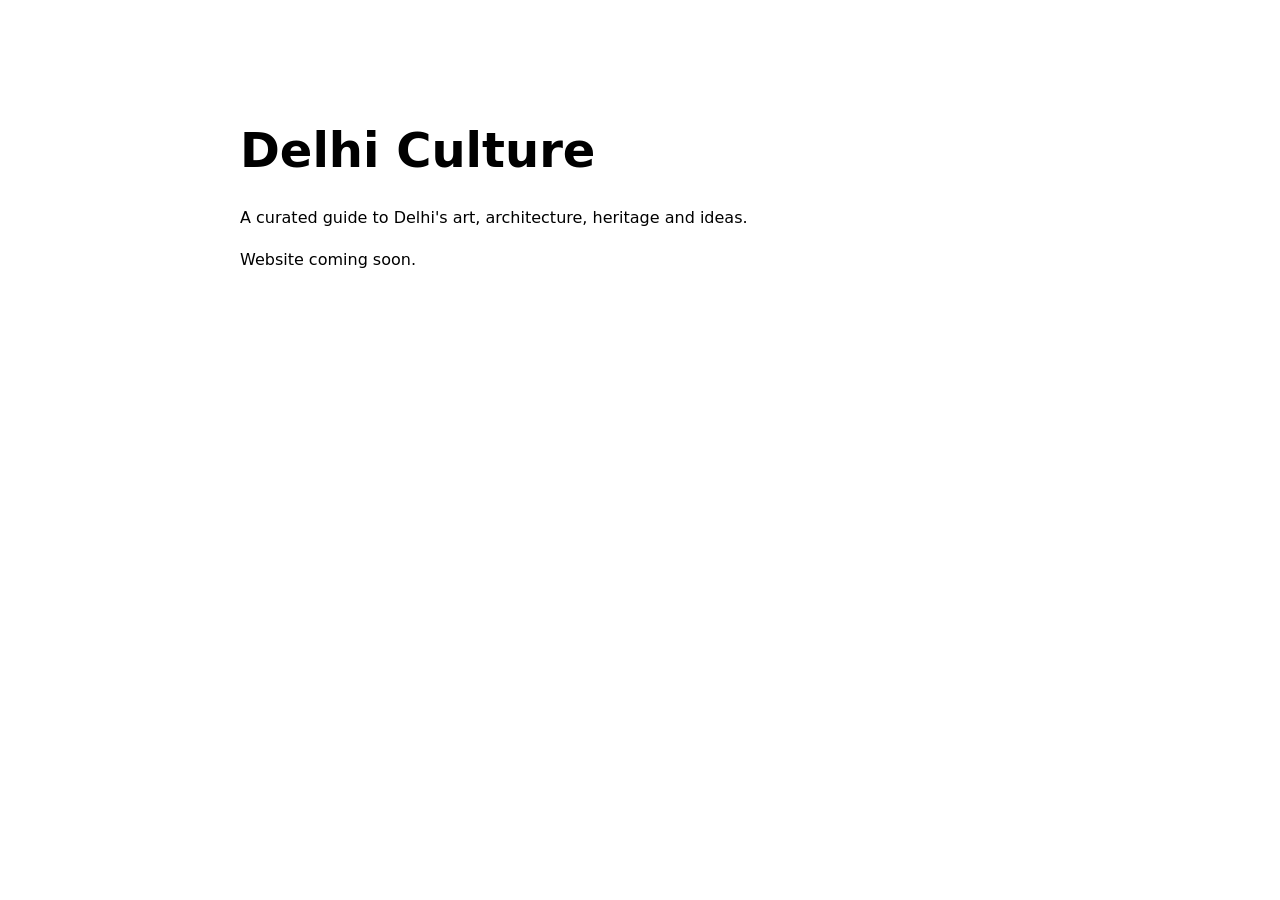
==== index.html @ a6a28e6a "Create index.html Add homepage" ====
<!DOCTYPE html>
<html lang="en">
<head>
<meta charset="UTF-8">
<meta name="viewport" content="width=device-width, initial-scale=1.0">
<title>Delhi Culture</title>
<style>
body{
    font-family:system-ui,-apple-system,BlinkMacSystemFont,sans-serif;
    max-width:800px;
    margin:60px auto;
    padding:20px;
    line-height:1.6;
}
h1{font-size:48px;margin-bottom:10px;}
</style>
</head>
<body>

<h1>Delhi Culture</h1>

<p>A curated guide to Delhi's art, architecture, heritage and ideas.</p>

<p>Website coming soon.</p>

</body>
</html>
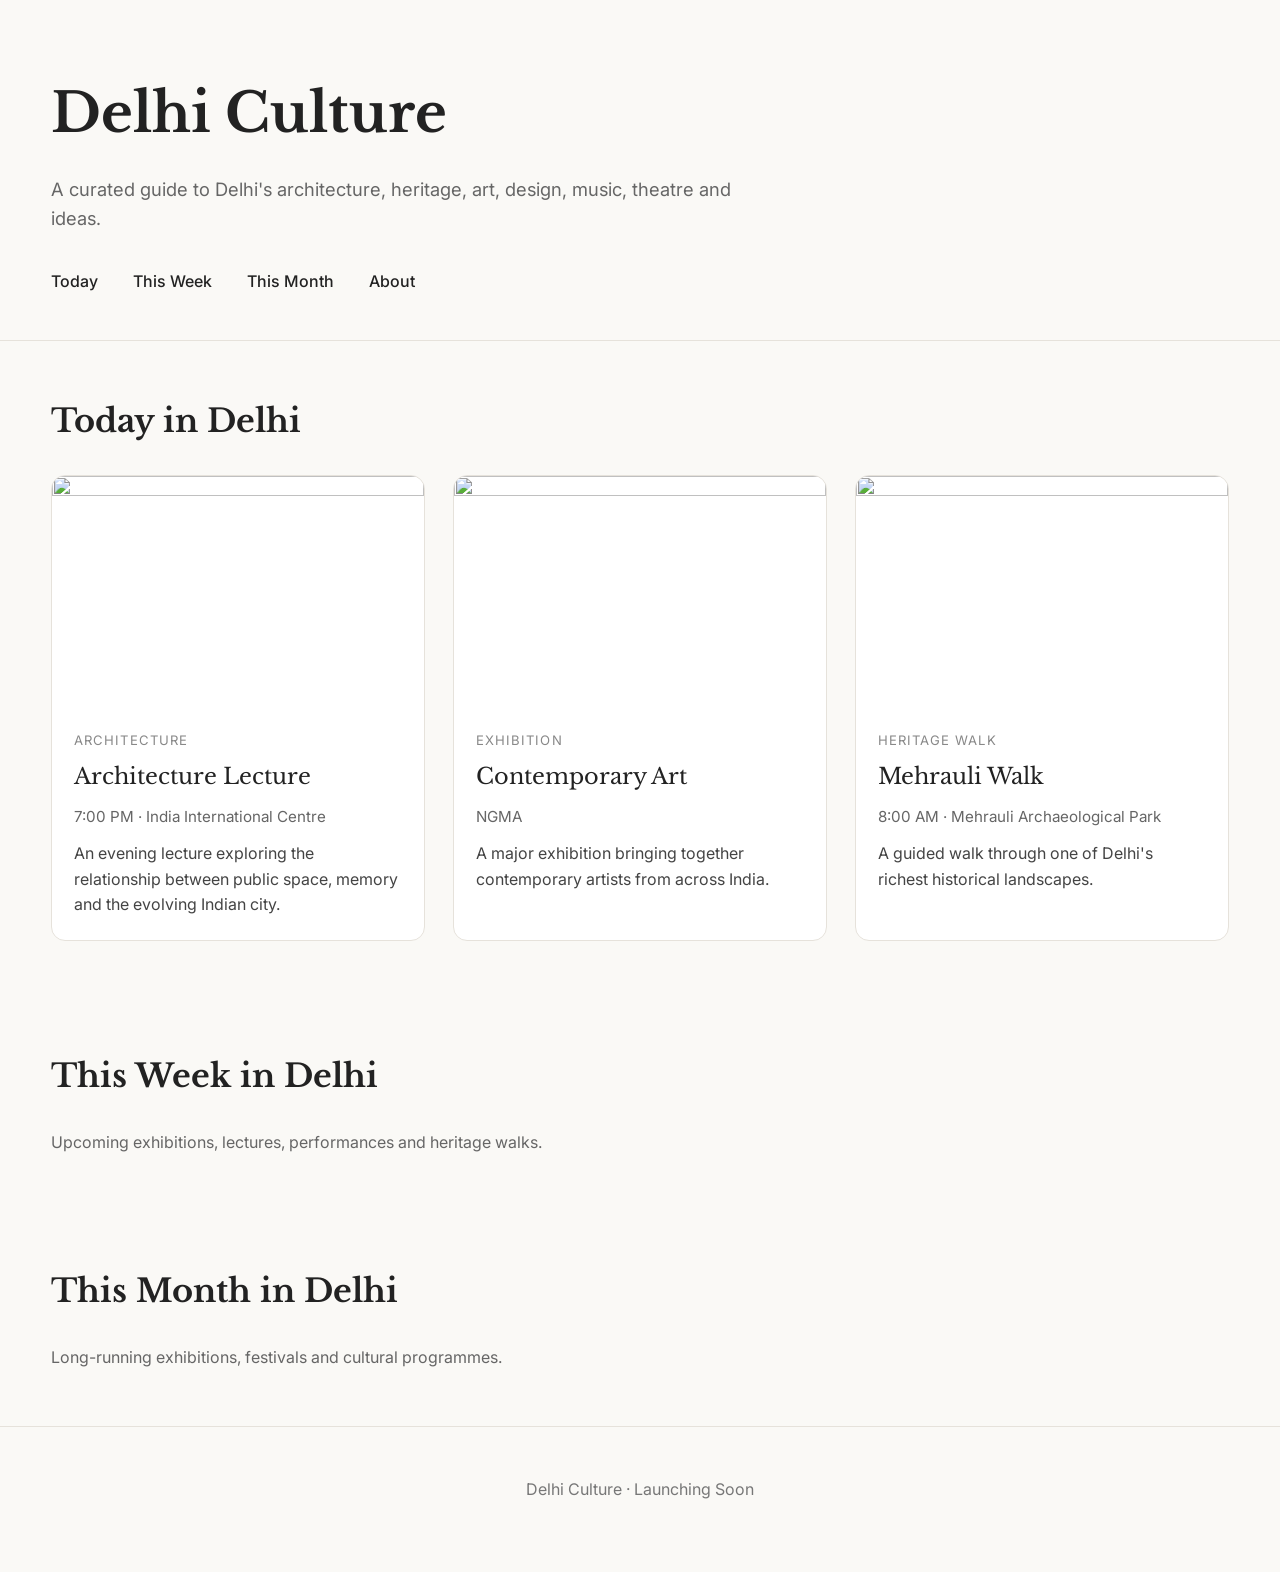
==== commit 46a810ea: "Update index.html Replace Home page with Prototype" ====
--- a/index.html
+++ b/index.html
@@ -3,25 +3,275 @@
 <head>
 <meta charset="UTF-8">
 <meta name="viewport" content="width=device-width, initial-scale=1.0">
+
 <title>Delhi Culture</title>
+
+<link rel="preconnect" href="https://fonts.googleapis.com">
+<link rel="preconnect" href="https://fonts.gstatic.com" crossorigin>
+
+<link href="https://fonts.googleapis.com/css2?family=Libre+Baskerville:wght@400;700&family=Inter:wght@300;400;500;600&display=swap" rel="stylesheet">
+
 <style>
+
+:root{
+    --bg:#faf9f6;
+    --text:#222;
+    --muted:#666;
+    --line:#e6e2db;
+    --card:#ffffff;
+}
+
+*{
+    margin:0;
+    padding:0;
+    box-sizing:border-box;
+}
+
 body{
-    font-family:system-ui,-apple-system,BlinkMacSystemFont,sans-serif;
-    max-width:800px;
-    margin:60px auto;
-    padding:20px;
+    background:var(--bg);
+    color:var(--text);
+    font-family:Inter,sans-serif;
     line-height:1.6;
 }
-h1{font-size:48px;margin-bottom:10px;}
+
+.container{
+    width:min(1180px,92%);
+    margin:auto;
+}
+
+header{
+    padding:70px 0 45px;
+    border-bottom:1px solid var(--line);
+}
+
+h1{
+    font-family:"Libre Baskerville",serif;
+    font-size:3.4rem;
+    font-weight:700;
+}
+
+.tagline{
+    margin-top:18px;
+    color:var(--muted);
+    font-size:1.15rem;
+    max-width:720px;
+}
+
+nav{
+    margin-top:35px;
+    display:flex;
+    gap:35px;
+    font-weight:500;
+}
+
+nav a{
+    color:#222;
+    text-decoration:none;
+}
+
+section{
+    padding:55px 0;
+}
+
+.section-title{
+    font-family:"Libre Baskerville",serif;
+    font-size:2rem;
+    margin-bottom:28px;
+}
+
+.grid{
+    display:grid;
+    grid-template-columns:repeat(auto-fit,minmax(300px,1fr));
+    gap:28px;
+}
+
+.card{
+    background:var(--card);
+    border-radius:14px;
+    overflow:hidden;
+    border:1px solid var(--line);
+    transition:.25s;
+}
+
+.card:hover{
+    transform:translateY(-5px);
+    box-shadow:0 18px 40px rgba(0,0,0,.08);
+}
+
+.card img{
+    width:100%;
+    aspect-ratio:16/10;
+    object-fit:cover;
+}
+
+.content{
+    padding:22px;
+}
+
+.category{
+    font-size:.82rem;
+    letter-spacing:.08em;
+    color:#888;
+    text-transform:uppercase;
+}
+
+.title{
+    font-family:"Libre Baskerville",serif;
+    font-size:1.4rem;
+    margin:8px 0 10px;
+}
+
+.meta{
+    color:#666;
+    font-size:.95rem;
+    margin-bottom:12px;
+}
+
+.description{
+    color:#444;
+}
+
+footer{
+    border-top:1px solid var(--line);
+    padding:50px 0 70px;
+    color:#777;
+    text-align:center;
+}
+
 </style>
+
 </head>
+
 <body>
 
+<header>
+
+<div class="container">
+
 <h1>Delhi Culture</h1>
 
-<p>A curated guide to Delhi's art, architecture, heritage and ideas.</p>
-
-<p>Website coming soon.</p>
+<p class="tagline">
+A curated guide to Delhi's architecture, heritage, art, design,
+music, theatre and ideas.
+</p>
+
+<nav>
+<a href="#">Today</a>
+<a href="#">This Week</a>
+<a href="#">This Month</a>
+<a href="#">About</a>
+</nav>
+
+</div>
+
+</header>
+
+<div class="container">
+
+<section>
+
+<h2 class="section-title">Today in Delhi</h2>
+
+<div class="grid">
+
+<div class="card">
+
+<img src="https://images.unsplash.com/photo-1516483638261-f4dbaf036963?auto=format&fit=crop&w=1200&q=80">
+
+<div class="content">
+
+<div class="category">Architecture</div>
+
+<div class="title">Architecture Lecture</div>
+
+<div class="meta">
+7:00 PM · India International Centre
+</div>
+
+<div class="description">
+An evening lecture exploring the relationship between public space,
+memory and the evolving Indian city.
+</div>
+
+</div>
+
+</div>
+
+<div class="card">
+
+<img src="https://images.unsplash.com/photo-1518998053901-5348d3961a04?auto=format&fit=crop&w=1200&q=80">
+
+<div class="content">
+
+<div class="category">Exhibition</div>
+
+<div class="title">Contemporary Art</div>
+
+<div class="meta">
+NGMA
+</div>
+
+<div class="description">
+A major exhibition bringing together contemporary artists from across India.
+</div>
+
+</div>
+
+</div>
+
+<div class="card">
+
+<img src="https://images.unsplash.com/photo-1529429617124-aee711a5ac1c?auto=format&fit=crop&w=1200&q=80">
+
+<div class="content">
+
+<div class="category">Heritage Walk</div>
+
+<div class="title">Mehrauli Walk</div>
+
+<div class="meta">
+8:00 AM · Mehrauli Archaeological Park
+</div>
+
+<div class="description">
+A guided walk through one of Delhi's richest historical landscapes.
+</div>
+
+</div>
+
+</div>
+
+</div>
+
+</section>
+
+<section>
+
+<h2 class="section-title">This Week in Delhi</h2>
+
+<p style="color:#666;">
+Upcoming exhibitions, lectures, performances and heritage walks.
+</p>
+
+</section>
+
+<section>
+
+<h2 class="section-title">This Month in Delhi</h2>
+
+<p style="color:#666;">
+Long-running exhibitions, festivals and cultural programmes.
+</p>
+
+</section>
+
+</div>
+
+<footer>
+
+Delhi Culture · Launching Soon
+
+</footer>
 
 </body>
 </html>
